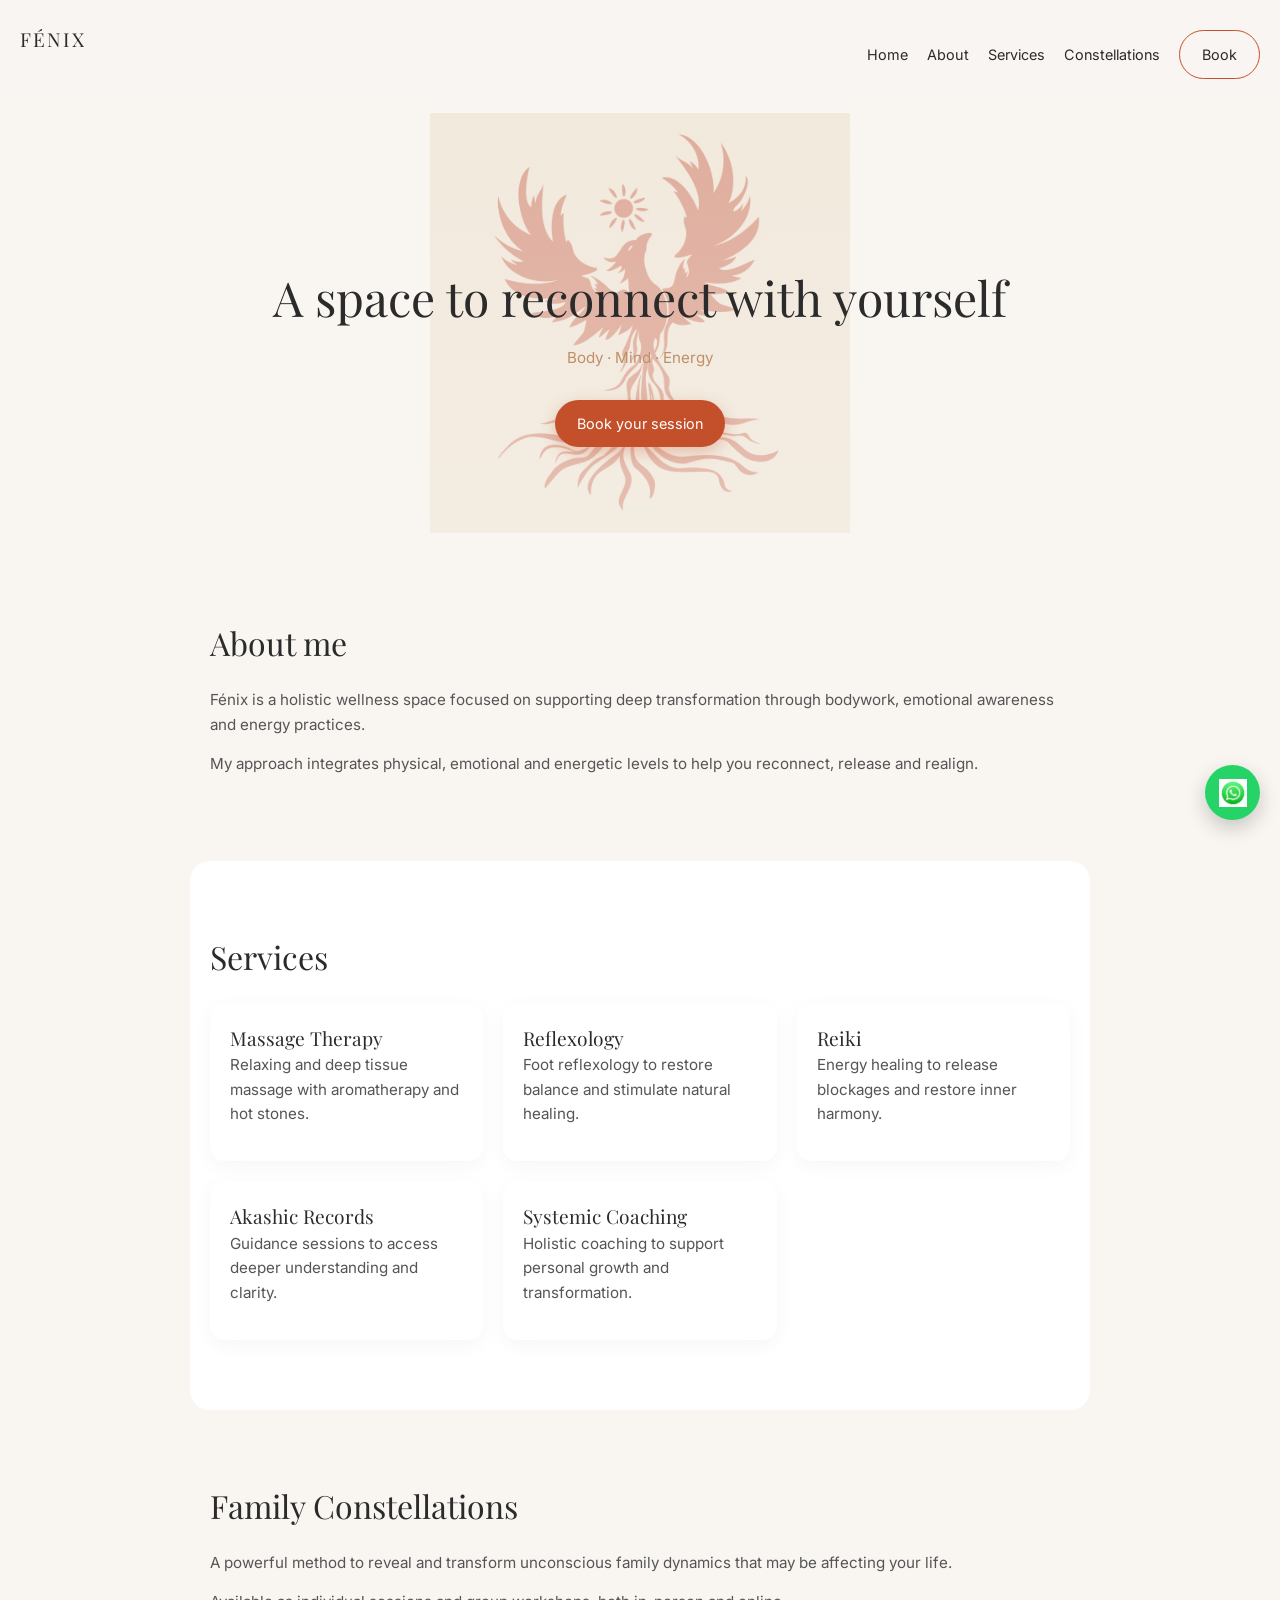
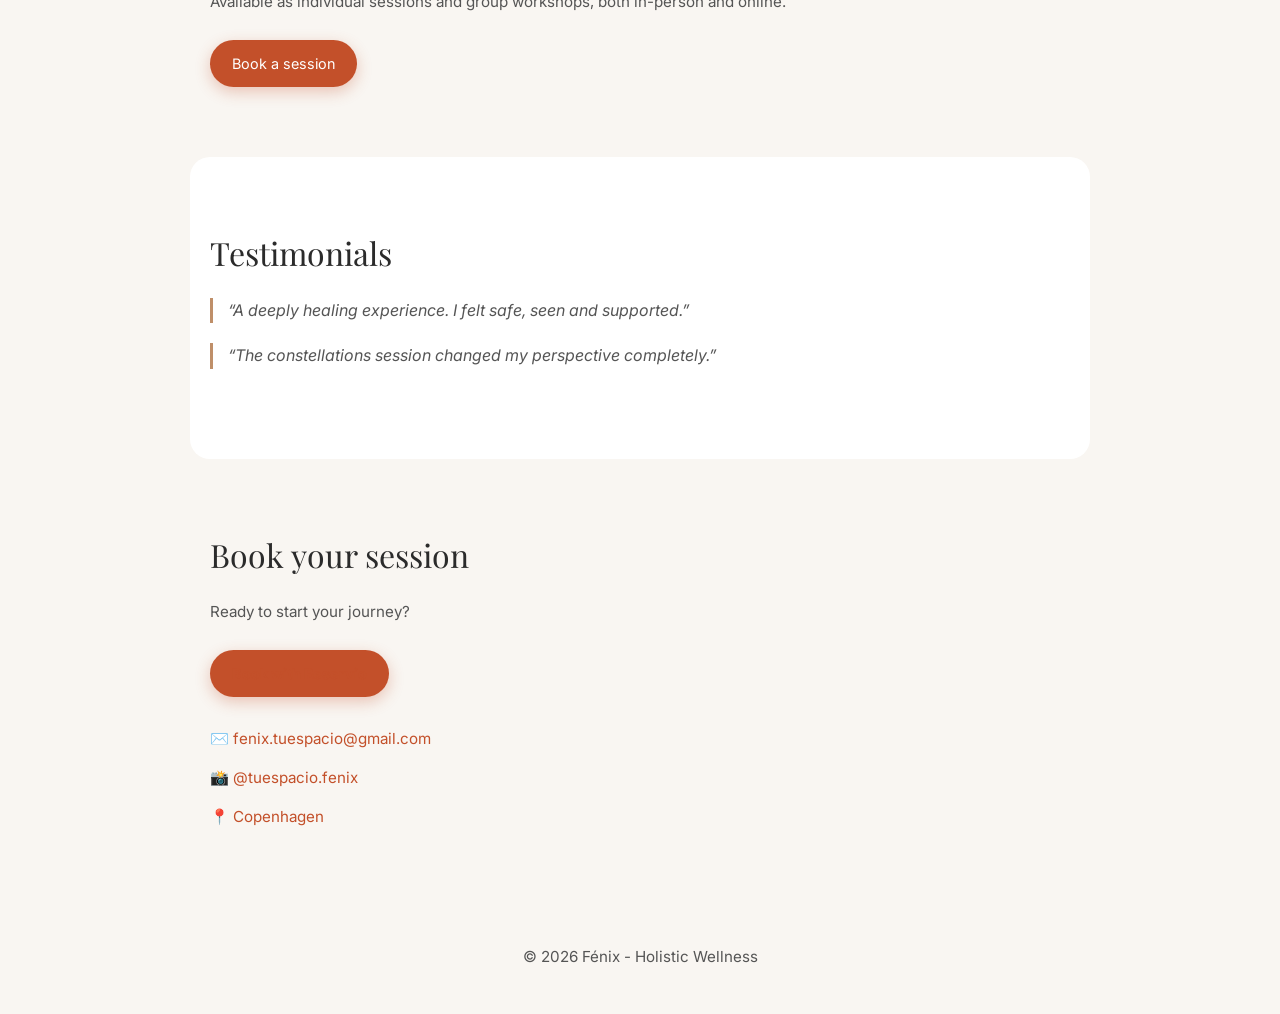
==== index.html @ fe7a95a6 "primer commit" ====
<!DOCTYPE html>
<html lang="en">
<head>
    <meta charset="UTF-8">
    <meta name="viewport" content="width=device-width, initial-scale=1.0">
    <title>Fénix | Holistic Wellness</title>

    <meta name="description" content="Holistic wellness space in Copenhagen. Body, mind and energy. Massage, Reiki, constellations and more.">

    <!-- Tipografía simple y elegante -->
    <link href="https://fonts.googleapis.com/css2?family=Inter:wght@300;400;500&family=Playfair+Display&display=swap" rel="stylesheet">

    <!-- CSS -->
    <link rel="stylesheet" href="estilos.css">
</head>

<body>

<!-- NAV -->
<nav class="nav">
    <h2>FÉNIX</h2>
    <div>
        <a href="#home">Home</a>
        <a href="#about">About</a>
        <a href="#services">Services</a>
        <a href="#constellations">Constellations</a>
        <a href="#contact" class="btn">Book</a>
    </div>
</nav>

<!-- HERO -->
<section id="home" class="hero">
    <h1>A space to reconnect with yourself</h1>
    <p>Body · Mind · Energy</p>
    <a href="#contact" class="btn-primary">Book your session</a>
</section>

<!-- ABOUT -->
<section id="about" class="section">
    <h2>About me</h2>
    <p>
        Fénix is a holistic wellness space focused on supporting deep transformation 
        through bodywork, emotional awareness and energy practices.
    </p>
    <p>
        My approach integrates physical, emotional and energetic levels to help you reconnect, release and realign.
    </p>
</section>

<!-- SERVICES -->
<section id="services" class="section light">
    <h2>Services</h2>

    <div class="grid">
        <div class="card">
            <h3>Massage Therapy</h3>
            <p>Relaxing and deep tissue massage with aromatherapy and hot stones.</p>
        </div>

        <div class="card">
            <h3>Reflexology</h3>
            <p>Foot reflexology to restore balance and stimulate natural healing.</p>
        </div>

        <div class="card">
            <h3>Reiki</h3>
            <p>Energy healing to release blockages and restore inner harmony.</p>
        </div>

        <div class="card">
            <h3>Akashic Records</h3>
            <p>Guidance sessions to access deeper understanding and clarity.</p>
        </div>

        <div class="card">
            <h3>Systemic Coaching</h3>
            <p>Holistic coaching to support personal growth and transformation.</p>
        </div>
    </div>
</section>

<!-- CONSTELLATIONS -->
<section id="constellations" class="section">
    <h2>Family Constellations</h2>

    <p>
        A powerful method to reveal and transform unconscious family dynamics 
        that may be affecting your life.
    </p>

    <p>
        Available as individual sessions and group workshops, both in-person and online.
    </p>

    <a href="#contact" class="btn-primary">Book a session</a>
</section>

<!-- TESTIMONIALS -->
<section class="section light">
    <h2>Testimonials</h2>

    <blockquote>
        “A deeply healing experience. I felt safe, seen and supported.”
    </blockquote>

    <blockquote>
        “The constellations session changed my perspective completely.”
    </blockquote>
</section>

<!-- CONTACT -->
<section id="contact" class="section">
    <h2>Book your session</h2>

    <p>Ready to start your journey?</p>

    <!-- BOTÓN RESERVA -->
    <a href="#" class="btn-primary"><strong>Book with Reservio</strong></a>

    <div style="margin-top: 30px;">
        
        <!-- EMAIL -->
        <p>
            ✉️ 
            <a href="mailto:fenix.tuespacio@gmail.com">
                fenix.tuespacio@gmail.com
            </a>
        </p>

        <!-- INSTAGRAM -->
        <p>
            📸 
            <a href="https://instagram.com/tuespacio.fenix" target="_blank">
                @tuespacio.fenix
            </a>
        </p>

        <!-- UBICACIÓN -->
        <p>
            📍 
            <a href="https://www.google.com/maps/place/Copenhagen" target="_blank">
                Copenhagen
            </a>
        </p>

    </div>
</section>

<a href="https://wa.me/+4591424206?text=Hi!%20I%20would%20like%20to%20book%20a%20session" 
   class="whatsapp-btn" 
   target="_blank">
   <img src="whatsapp-icon.png" alt="WhatsApp" />
</a>

<!-- FOOTER -->
<footer>
    <p>© 2026 Fénix - Holistic Wellness</p>
</footer>



</body>
</html>
---- estilos.css ----
/* paleta de colores */

/* naranja fenix : #c3502a  */

/* color tierra : #bf8f69 */

/* color beige : #e6d6c2  */




/* header------------------------------------------------- */
/* RESET */
* {
    margin: 0;
    padding: 0;
    box-sizing: border-box;
}

/* VARIABLES */
:root {
    --primary: #c3502a;
    --secondary: #bf8f69;
    --bg: #f9f6f2;
    --beige: #e6d6c2;
    --text: #2b2b2b;
    --white: #ffffff;
}

/* BASE */
body {
    font-family: 'Inter', sans-serif;
    color: var(--text);
    background-color: var(--bg);
    line-height: 1.6;
}

/* TIPOGRAFÍA */
h1, h2, h3 {
    font-family: 'Playfair Display', serif;
    font-weight: 400;
}

h1 {
    font-size: 2.4rem;
    margin-bottom: 10px;
}

h2 {
    font-size: 2rem;
    margin-bottom: 20px;
}

h3 {
    font-size: 1.2rem;
}

p {
    font-size: 0.95rem;
    color: #555;
    margin-bottom: 15px;
}

/* NAV */
.nav {
    display: flex;
    justify-content: space-between;
    align-items: center;
    padding: 20px;

    position: sticky;
    top: 0;
    background: rgba(249, 246, 242, 0.9);
    backdrop-filter: blur(8px);
    z-index: 100;
}

.nav h2 {
    letter-spacing: 2px;
    font-size: 1.2rem;
}

.nav a {
    margin-left: 15px;
    text-decoration: none;
    color: var(--text);
    font-size: 0.9rem;
}

.nav a:hover {
    color: var(--primary);
}

/* HERO CON LOGO */
.hero {
    text-align: center;
    padding: 120px 20px 80px;

    background:
        linear-gradient(
            rgba(249, 246, 242, 0.6),
            rgba(249, 246, 242, 0.7)
        ),
        url('./logo.png.jpeg');

    background-repeat: no-repeat;
    background-position: center;
    background-size: 340px;

    border-bottom-left-radius: 40px;
    border-bottom-right-radius: 40px;

    animation: fadeIn 1.2s ease;
}

.hero p {
    color: var(--secondary);
    margin-bottom: 20px;
}

/* SECCIONES */
.section {
    padding: 70px 20px;
    max-width: 900px;
    margin: auto;

    opacity: 0;
    transform: translateY(20px);
    animation: fadeUp 1s ease forwards;
}

.section:nth-of-type(1) { animation-delay: 0.2s; }
.section:nth-of-type(2) { animation-delay: 0.4s; }
.section:nth-of-type(3) { animation-delay: 0.6s; }

.section.light {
    background-color: var(--white);
    border-radius: 20px;
}

/* GRID */
.grid {
    display: grid;
    grid-template-columns: 1fr;
    gap: 20px;
}

/* CARDS */
.card {
    background: var(--white);
    padding: 20px;
    border-radius: 14px;
    transition: all 0.3s ease;
    box-shadow: 0 5px 20px rgba(0,0,0,0.04);
}

.card:hover {
    transform: translateY(-6px);
}

/* BOTONES */
.btn,
.btn-primary {
    display: inline-block;
    padding: 12px 22px;
    margin-top: 10px;
    text-decoration: none;
    border-radius: 30px;
    font-size: 0.9rem;
    transition: all 0.3s ease;
}

.btn {
    border: 1px solid var(--primary);
    color: var(--primary);
}

.btn:hover {
    background: var(--primary);
    color: white;
}

.btn-primary {
    background: var(--primary);
    color: white;
    box-shadow: 0 5px 15px rgba(195, 80, 42, 0.3);
}

.btn-primary:hover {
    background: #a84322;
    transform: translateY(-2px);
}

/* BOTÓN FLOTANTE */
.floating-btn {
    position: fixed;
    bottom: 20px;
    right: 20px;
    background: var(--primary);
    color: white;
    padding: 14px 18px;
    border-radius: 30px;
    text-decoration: none;
    font-size: 0.85rem;
    box-shadow: 0 10px 25px rgba(0,0,0,0.2);
    z-index: 999;
}

/* TESTIMONIOS */
blockquote {
    font-style: italic;
    margin-bottom: 20px;
    border-left: 3px solid var(--secondary);
    padding-left: 15px;
    color: #555;
}

/* FOOTER */
footer {
    text-align: center;
    padding: 30px;
    font-size: 0.8rem;
    color: #777;
}

/* ANIMACIONES */
@keyframes fadeIn {
    from { opacity: 0; }
    to { opacity: 1; }
}

@keyframes fadeUp {
    to {
        opacity: 1;
        transform: translateY(0);
    }
}

/* TABLET */
@media (min-width: 768px) {
    .grid {
        grid-template-columns: repeat(2, 1fr);
    }

    h1 {
        font-size: 3rem;
    }
}

/* DESKTOP */
@media (min-width: 1024px) {
    .grid {
        grid-template-columns: repeat(3, 1fr);
    }

    .hero {
        padding: 160px 20px 100px;
        background-size: 420px;
    }
}
#contact a {
    color: var(--primary);
    text-decoration: none;
}

#contact a:hover {
    text-decoration: underline;
}

/* BOTÓN WHATSAPP CON ICONO */
.whatsapp-btn {
    position: fixed;
    bottom: 80px; /* ajustá según tu botón de reserva */
    right: 20px;

    background: #25D366;
    border-radius: 50%;
    width: 55px;
    height: 55px;

    display: flex;
    align-items: center;
    justify-content: center;

    box-shadow: 0 8px 20px rgba(0,0,0,0.2);
    z-index: 999;

    transition: all 0.3s ease;
}

.whatsapp-btn img {
    width: 28px; /* tamaño del icono dentro del botón */
    height: 28px;
}

.whatsapp-btn:hover {
    transform: scale(1.1);
}
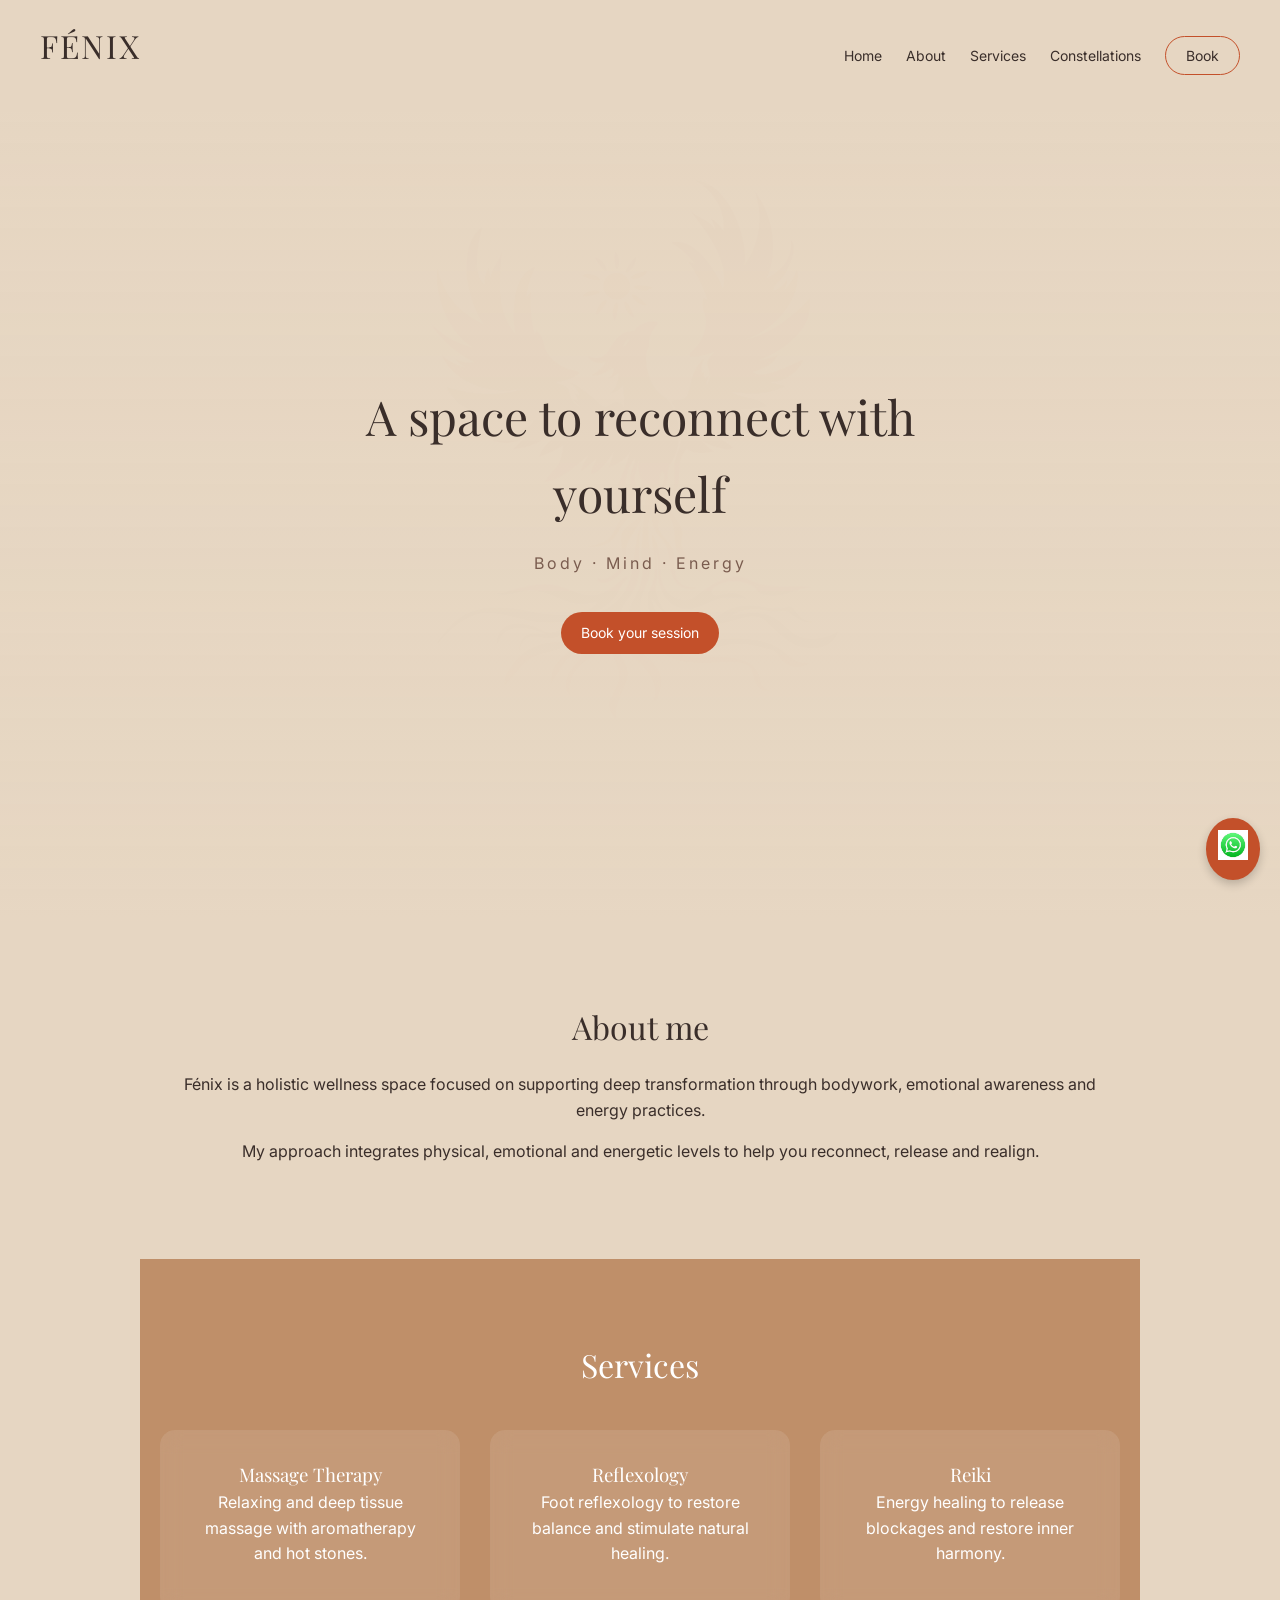
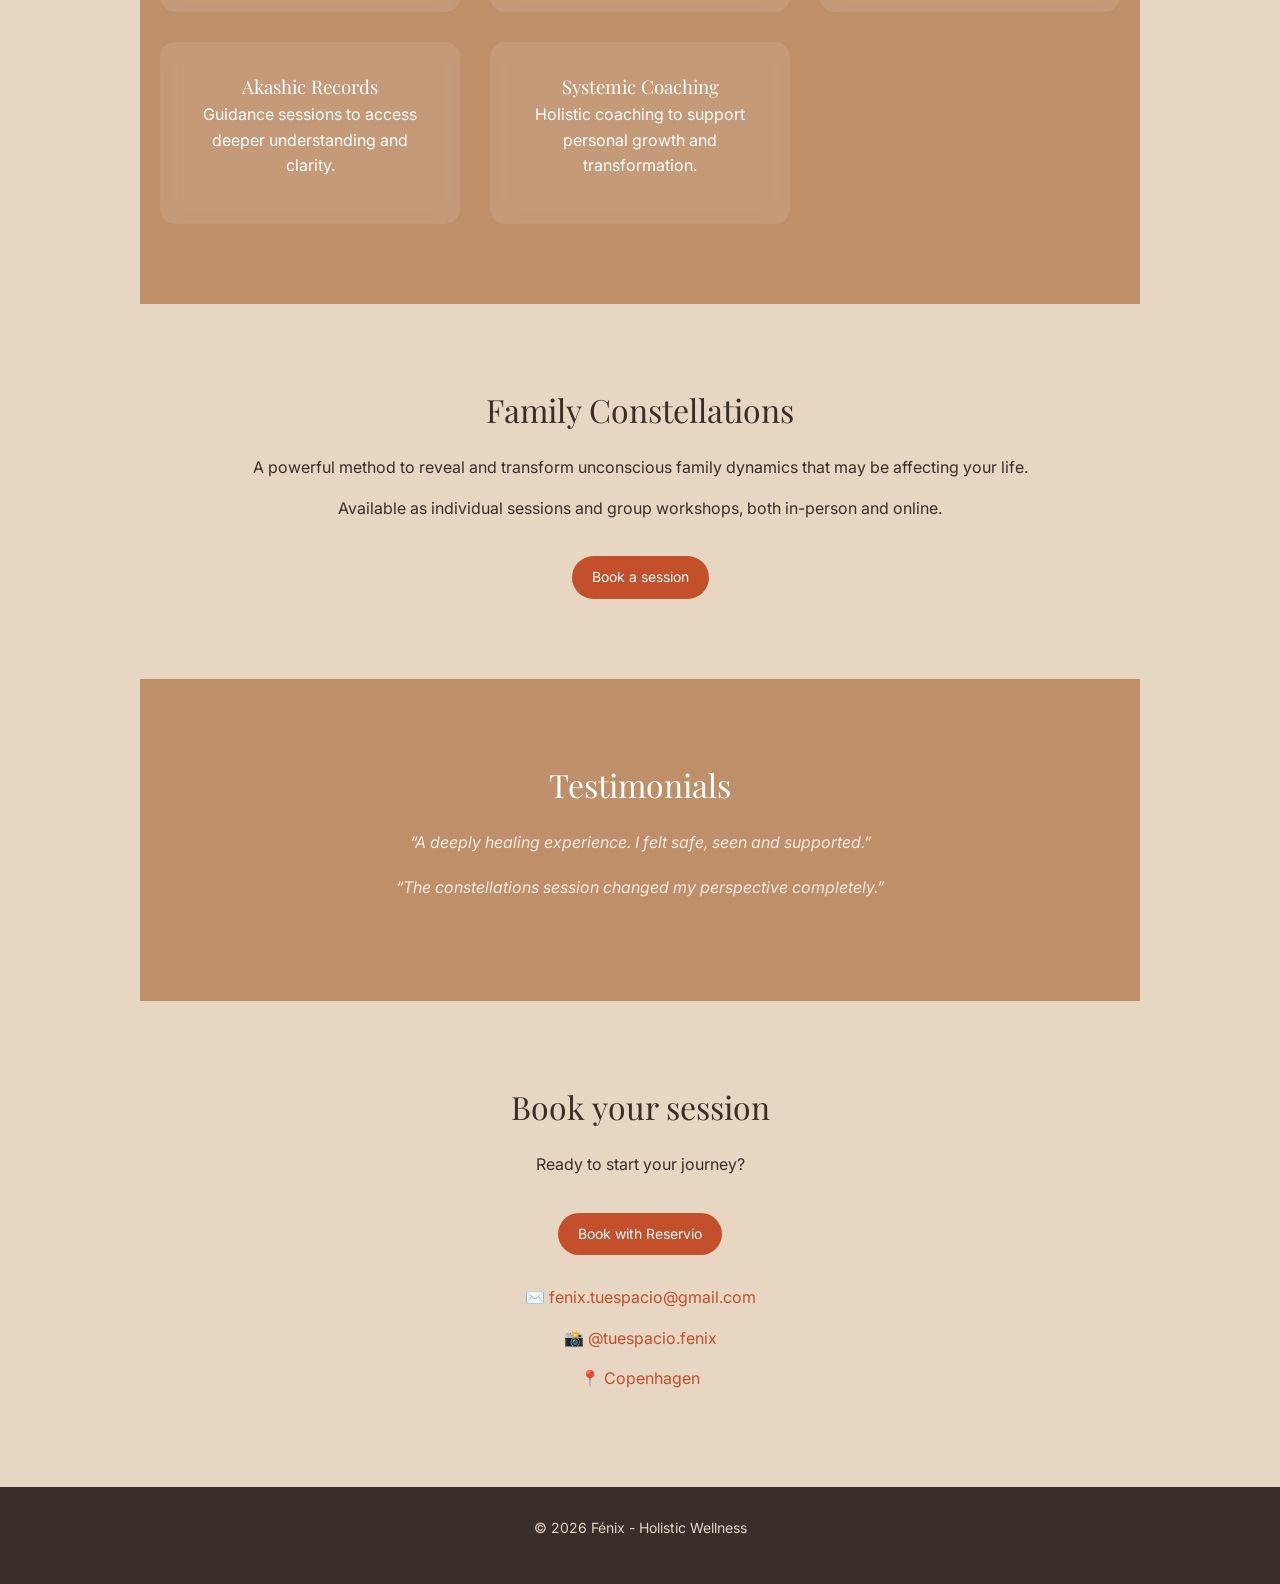
==== commit 14169ec7: "cambios" ====
--- a/index.html
+++ b/index.html
@@ -6,7 +6,7 @@
     <title>Fénix | Holistic Wellness</title>
 
     <meta name="description" content="Holistic wellness space in Copenhagen. Body, mind and energy. Massage, Reiki, constellations and more.">
-
+    <meta name="keywords" content="massage Copenhagen, Reiki Copenhagen, holistic therapy Copenhagen">
     <!-- Tipografía simple y elegante -->
     <link href="https://fonts.googleapis.com/css2?family=Inter:wght@300;400;500&family=Playfair+Display&display=swap" rel="stylesheet">
 
@@ -115,7 +115,7 @@
     <p>Ready to start your journey?</p>
 
     <!-- BOTÓN RESERVA -->
-    <a href="#" class="btn-primary"><strong>Book with Reservio</strong></a>
+    <a href="#" class="btn-primary">Book with Reservio</a>
 
     <div style="margin-top: 30px;">
         
--- a/estilos.css
+++ b/estilos.css
@@ -12,6 +12,7 @@
 
 
 /* header------------------------------------------------- */
+/* RESET */
 /* RESET */
 * {
     margin: 0;
@@ -19,21 +20,12 @@
     box-sizing: border-box;
 }
 
-/* VARIABLES */
-:root {
-    --primary: #c3502a;
-    --secondary: #bf8f69;
-    --bg: #f9f6f2;
-    --beige: #e6d6c2;
-    --text: #2b2b2b;
-    --white: #ffffff;
-}
-
-/* BASE */
+
+
 body {
     font-family: 'Inter', sans-serif;
-    color: var(--text);
-    background-color: var(--bg);
+    background-color: #e6d6c2;
+    color: #3a2e2a;
     line-height: 1.6;
 }
 
@@ -41,26 +33,6 @@
 h1, h2, h3 {
     font-family: 'Playfair Display', serif;
     font-weight: 400;
-}
-
-h1 {
-    font-size: 2.4rem;
-    margin-bottom: 10px;
-}
-
-h2 {
-    font-size: 2rem;
-    margin-bottom: 20px;
-}
-
-h3 {
-    font-size: 1.2rem;
-}
-
-p {
-    font-size: 0.95rem;
-    color: #555;
-    margin-bottom: 15px;
 }
 
 /* NAV */
@@ -68,233 +40,217 @@
     display: flex;
     justify-content: space-between;
     align-items: center;
-    padding: 20px;
-
+    padding: 20px 40px;
+    background: rgba(230, 214, 194, 0.95);
     position: sticky;
     top: 0;
-    background: rgba(249, 246, 242, 0.9);
-    backdrop-filter: blur(8px);
     z-index: 100;
 }
 
 .nav h2 {
     letter-spacing: 2px;
-    font-size: 1.2rem;
 }
 
 .nav a {
-    margin-left: 15px;
+    margin-left: 20px;
     text-decoration: none;
-    color: var(--text);
-    font-size: 0.9rem;
+    color: #3a2e2a;
+    font-size: 14px;
+    transition: 0.3s;
 }
 
 .nav a:hover {
-    color: var(--primary);
-}
-
-/* HERO CON LOGO */
+    color: #c3502a;
+}
+
+/* BOTONES */
+.btn, .btn-primary {
+    padding: 10px 20px;
+    border-radius: 30px;
+    text-decoration: none;
+    font-size: 14px;
+}
+
+.btn {
+    border: 1px solid #c3502a;
+}
+
+.btn-primary {
+    background: #c3502a;
+    color: white;
+    display: inline-block;
+    margin-top: 20px;
+    transition: 0.3s;
+}
+
+.btn-primary:hover {
+    background: #a84322;
+}
+
+/* HERO */
 .hero {
+    height: 90vh;
+    display: flex;
+    flex-direction: column;
+    justify-content: center;
+    align-items: center;
+
     text-align: center;
-    padding: 120px 20px 80px;
-
-    background:
-        linear-gradient(
-            rgba(249, 246, 242, 0.6),
-            rgba(249, 246, 242, 0.7)
-        ),
-        url('./logo.png.jpeg');
-
-    background-repeat: no-repeat;
+    padding: 20px;
+
+    background: linear-gradient(
+        rgba(230, 214, 194, 0.8),
+        rgba(230, 214, 194, 0.95)
+    ),
+    url('tu-imagen.jpg'); /* opcional */
+
+    background-size: cover;
     background-position: center;
-    background-size: 340px;
-
-    border-bottom-left-radius: 40px;
-    border-bottom-right-radius: 40px;
-
-    animation: fadeIn 1.2s ease;
+}
+
+.hero h1 {
+    font-size: 48px;
+    max-width: 700px;
+    margin-bottom: 20px;
 }
 
 .hero p {
-    color: var(--secondary);
-    margin-bottom: 20px;
+    letter-spacing: 3px;
+    color: #7a5c4f;
 }
 
 /* SECCIONES */
 .section {
-    padding: 70px 20px;
-    max-width: 900px;
+    padding: 80px 20px;
+    max-width: 1000px;
     margin: auto;
-
-    opacity: 0;
-    transform: translateY(20px);
-    animation: fadeUp 1s ease forwards;
-}
-
-.section:nth-of-type(1) { animation-delay: 0.2s; }
-.section:nth-of-type(2) { animation-delay: 0.4s; }
-.section:nth-of-type(3) { animation-delay: 0.6s; }
+    text-align: center;
+}
 
 .section.light {
-    background-color: var(--white);
-    border-radius: 20px;
-}
-
-/* GRID */
+    background: #bf8f69;
+    color: white;
+}
+
+/* GRID SERVICIOS */
 .grid {
     display: grid;
-    grid-template-columns: 1fr;
-    gap: 20px;
-}
-
-/* CARDS */
+    grid-template-columns: repeat(auto-fit, minmax(250px, 1fr));
+    gap: 30px;
+    margin-top: 40px;
+}
+
 .card {
-    background: var(--white);
-    padding: 20px;
-    border-radius: 14px;
-    transition: all 0.3s ease;
-    box-shadow: 0 5px 20px rgba(0,0,0,0.04);
+    padding: 30px;
+    background: white;
+    border-radius: 15px;
+    transition: 0.3s;
 }
 
 .card:hover {
-    transform: translateY(-6px);
-}
-
-/* BOTONES */
-.btn,
-.btn-primary {
-    display: inline-block;
-    padding: 12px 22px;
-    margin-top: 10px;
+    transform: translateY(-5px);
+}
+
+.light .card {
+    background: rgba(255,255,255,0.1);
+    backdrop-filter: blur(10px);
+}
+
+/* TEXTOS */
+h2 {
+    margin-bottom: 20px;
+    font-size: 32px;
+}
+
+p {
+    margin-bottom: 15px;
+}
+
+/* TESTIMONIOS */
+blockquote {
+    font-style: italic;
+    margin: 20px auto;
+    max-width: 600px;
+    opacity: 0.8;
+}
+
+/* CONTACT */
+#contact a {
+    color: #c3502a;
     text-decoration: none;
-    border-radius: 30px;
-    font-size: 0.9rem;
-    transition: all 0.3s ease;
-}
-
-.btn {
-    border: 1px solid var(--primary);
-    color: var(--primary);
-}
-
-.btn:hover {
-    background: var(--primary);
-    color: white;
-}
-
-.btn-primary {
-    background: var(--primary);
-    color: white;
-    box-shadow: 0 5px 15px rgba(195, 80, 42, 0.3);
-}
-
-.btn-primary:hover {
-    background: #a84322;
-    transform: translateY(-2px);
-}
-
-/* BOTÓN FLOTANTE */
-.floating-btn {
+}
+
+/* WHATSAPP FLOAT */
+.whatsapp-btn {
     position: fixed;
     bottom: 20px;
     right: 20px;
-    background: var(--primary);
-    color: white;
-    padding: 14px 18px;
-    border-radius: 30px;
-    text-decoration: none;
-    font-size: 0.85rem;
-    box-shadow: 0 10px 25px rgba(0,0,0,0.2);
-    z-index: 999;
-}
-
-/* TESTIMONIOS */
-blockquote {
-    font-style: italic;
-    margin-bottom: 20px;
-    border-left: 3px solid var(--secondary);
-    padding-left: 15px;
-    color: #555;
+    background: #c3502a;
+    padding: 12px;
+    border-radius: 50%;
+    box-shadow: 0 4px 10px rgba(0,0,0,0.2);
+}
+
+.whatsapp-btn img {
+    width: 30px;
 }
 
 /* FOOTER */
 footer {
     text-align: center;
     padding: 30px;
-    font-size: 0.8rem;
-    color: #777;
-}
-
-/* ANIMACIONES */
-@keyframes fadeIn {
-    from { opacity: 0; }
-    to { opacity: 1; }
-}
-
-@keyframes fadeUp {
-    to {
-        opacity: 1;
-        transform: translateY(0);
+    font-size: 14px;
+    background: #3a2e2a;
+    color: #e6d6c2;
+}
+
+/* RESPONSIVE */
+@media (max-width: 768px) {
+
+    .hero h1 {
+        font-size: 32px;
     }
-}
-
-/* TABLET */
-@media (min-width: 768px) {
-    .grid {
-        grid-template-columns: repeat(2, 1fr);
+
+    .nav {
+        flex-direction: column;
     }
 
-    h1 {
-        font-size: 3rem;
+    .nav div {
+        margin-top: 10px;
     }
 }
-
-/* DESKTOP */
-@media (min-width: 1024px) {
-    .grid {
-        grid-template-columns: repeat(3, 1fr);
-    }
-
-    .hero {
-        padding: 160px 20px 100px;
-        background-size: 420px;
-    }
-}
-#contact a {
-    color: var(--primary);
-    text-decoration: none;
-}
-
-#contact a:hover {
-    text-decoration: underline;
-}
-
-/* BOTÓN WHATSAPP CON ICONO */
-.whatsapp-btn {
+body {
+    font-family: 'Inter', sans-serif;
+    color: #3a2e2a;
+    line-height: 1.6;
+    position: relative;
+    background-color: #e6d6c2;
+}
+
+/* FONDO FÉNIX SUAVE */
+body::before {
+    content: "";
     position: fixed;
-    bottom: 80px; /* ajustá según tu botón de reserva */
-    right: 20px;
-
-    background: #25D366;
-    border-radius: 50%;
-    width: 55px;
-    height: 55px;
-
-    display: flex;
-    align-items: center;
-    justify-content: center;
-
-    box-shadow: 0 8px 20px rgba(0,0,0,0.2);
-    z-index: 999;
-
-    transition: all 0.3s ease;
-}
-
-.whatsapp-btn img {
-    width: 28px; /* tamaño del icono dentro del botón */
-    height: 28px;
-}
-
-.whatsapp-btn:hover {
-    transform: scale(1.1);
-}+    top: 0;
+    left: 0;
+    width: 100%;
+    height: 100%;
+    opacity: 0.04;
+
+    background: url('./logo.png.jpeg') no-repeat center;
+    background-size: 600px;
+
+    opacity: 0.06; /* 🔥 clave */
+    pointer-events: none;
+    z-index: -1;
+    
+}
+
+.btn-primary {
+    background: #c3502a !important;
+    color: #ffffff !important;
+}
+
+.btn-primary * {
+    color: #ffffff !important;
+}
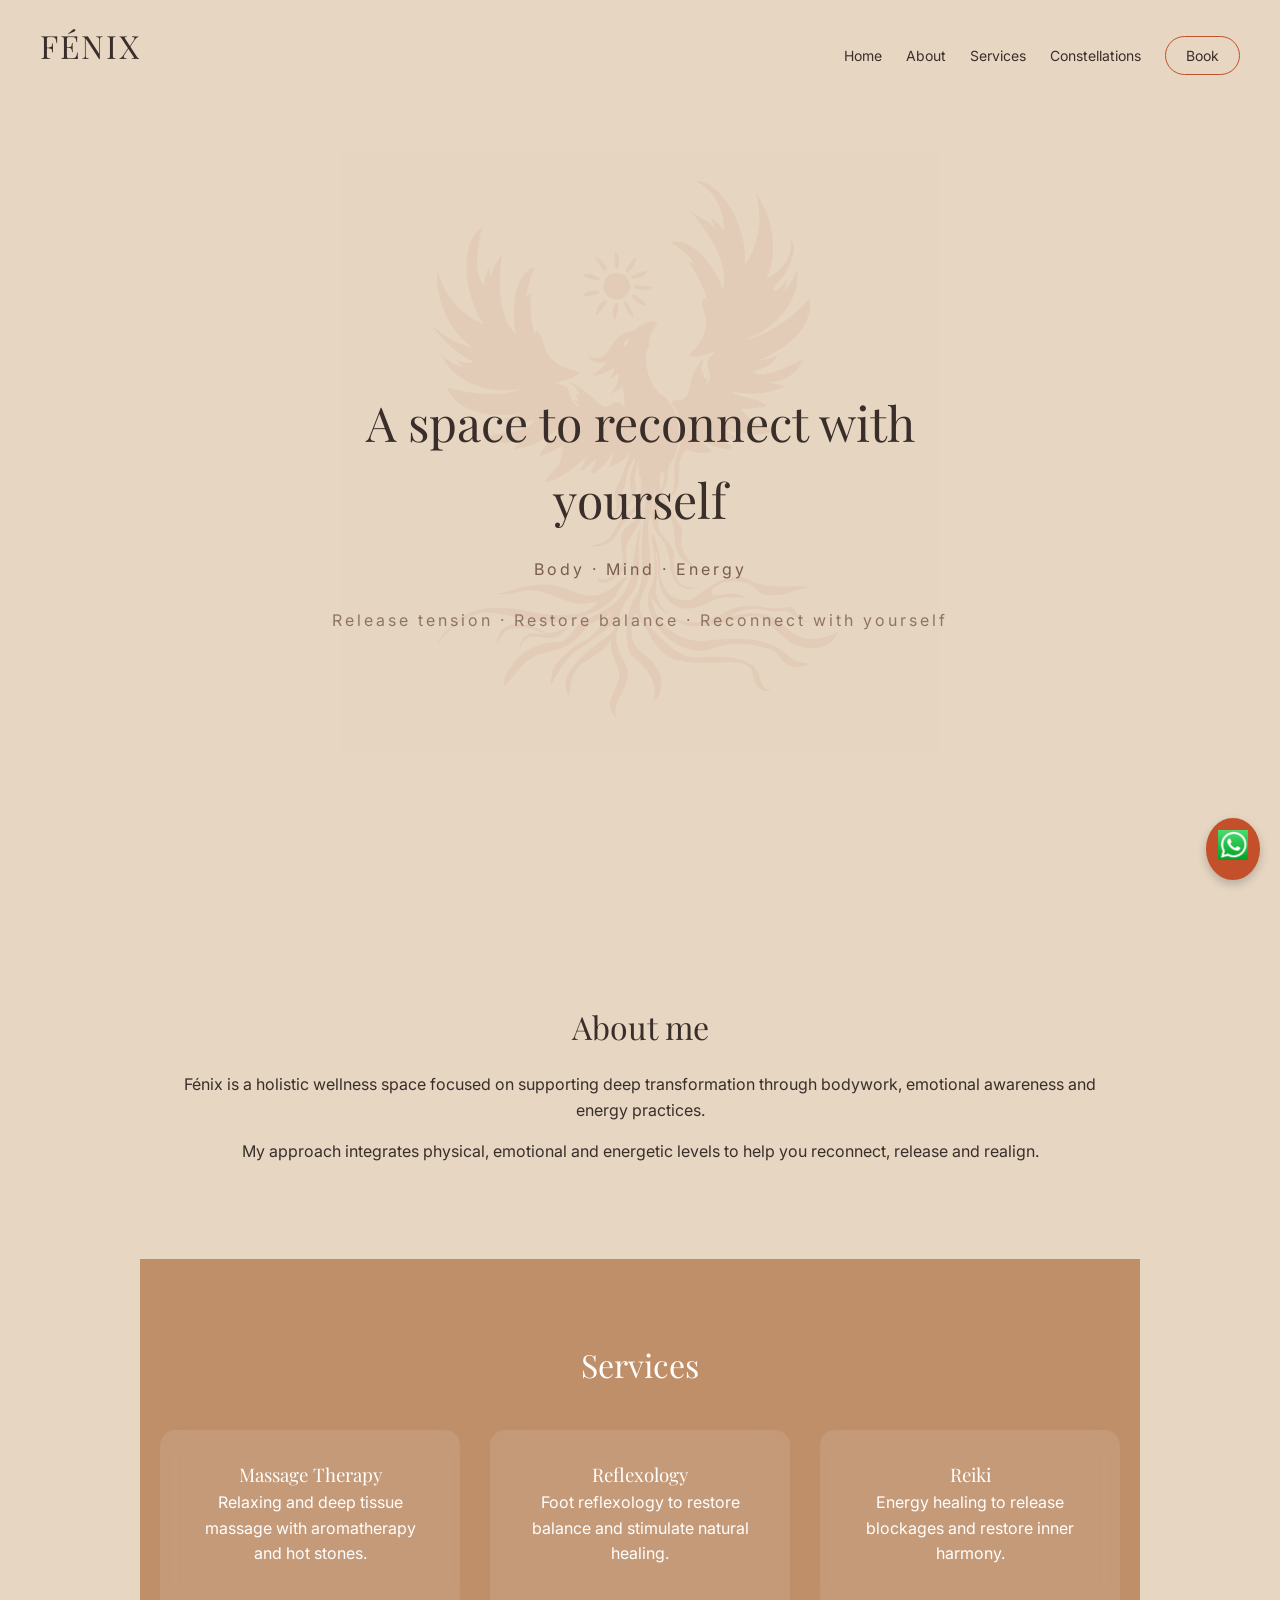
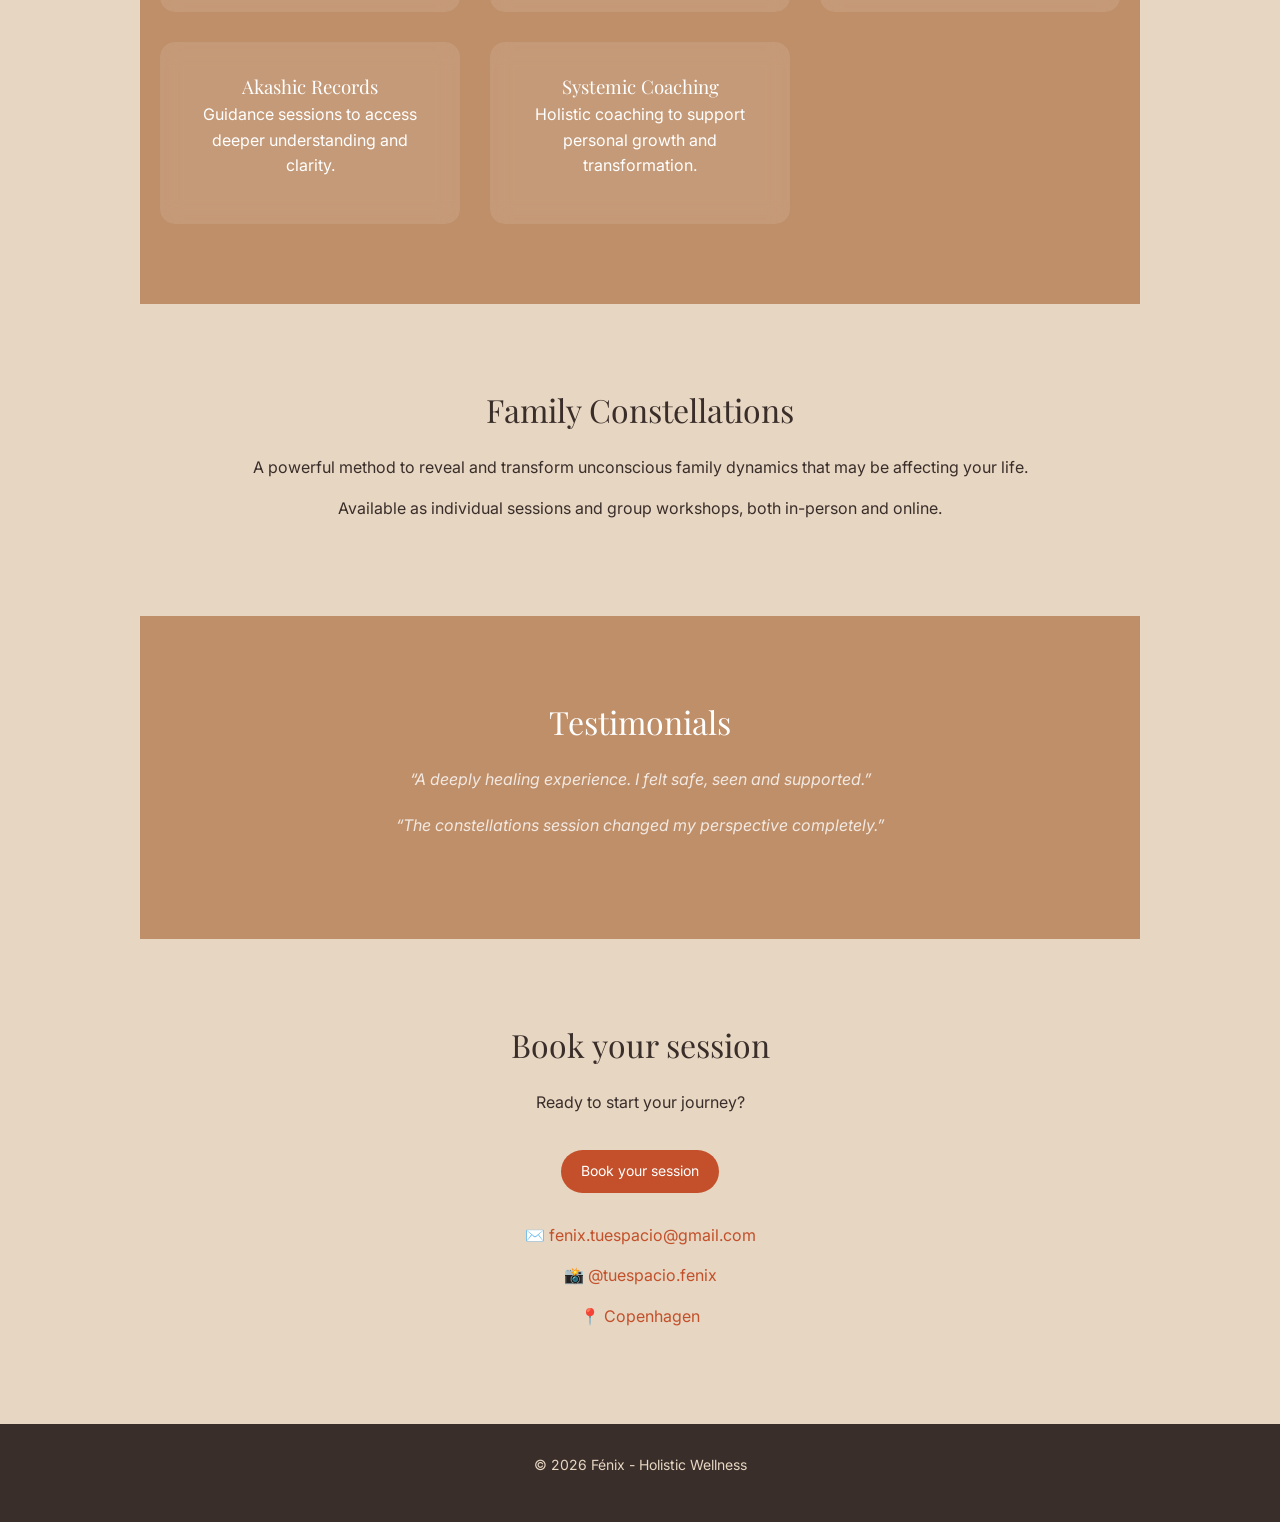
==== commit facbae8d: "formulario disfuncional agregado" ====
--- a/index.html
+++ b/index.html
@@ -11,7 +11,7 @@
     <link href="https://fonts.googleapis.com/css2?family=Inter:wght@300;400;500&family=Playfair+Display&display=swap" rel="stylesheet">
 
     <!-- CSS -->
-    <link rel="stylesheet" href="estilos.css">
+    <link rel="stylesheet" href="./estilosCss/estilos.css">
 </head>
 
 <body>
@@ -32,7 +32,13 @@
 <section id="home" class="hero">
     <h1>A space to reconnect with yourself</h1>
     <p>Body · Mind · Energy</p>
-    <a href="#contact" class="btn-primary">Book your session</a>
+
+    <p class="hero-sub">
+        Release tension · Restore balance · Reconnect with yourself
+    </p>
+
+</section>
+    
 </section>
 
 <!-- ABOUT -->
@@ -92,7 +98,7 @@
         Available as individual sessions and group workshops, both in-person and online.
     </p>
 
-    <a href="#contact" class="btn-primary">Book a session</a>
+    
 </section>
 
 <!-- TESTIMONIALS -->
@@ -115,7 +121,7 @@
     <p>Ready to start your journey?</p>
 
     <!-- BOTÓN RESERVA -->
-    <a href="#" class="btn-primary">Book with Reservio</a>
+    <a href="./pages/servicios.html" class="btn-primary">Book your session</a>
 
     <div style="margin-top: 30px;">
         
@@ -149,7 +155,7 @@
 <a href="https://wa.me/+4591424206?text=Hi!%20I%20would%20like%20to%20book%20a%20session" 
    class="whatsapp-btn" 
    target="_blank">
-   <img src="whatsapp-icon.png" alt="WhatsApp" />
+   <img src="./images/whatsapp-icon.jpg" alt="WhatsApp" />
 </a>
 
 <!-- FOOTER -->
--- a/estilosCss/estilos.css
+++ b/estilosCss/estilos.css
@@ -0,0 +1,328 @@
+
+
+/* paleta de colores */
+
+/* naranja fenix : #c3502a  */
+
+/* color tierra : #bf8f69 */
+
+/* color beige : #e6d6c2  */
+
+
+
+
+/* header------------------------------------------------- */
+/* RESET */
+/* RESET */
+/* =========================
+   RESET
+========================= */
+* {
+    margin: 0;
+    padding: 0;
+    box-sizing: border-box;
+}
+
+/* =========================
+   BASE
+========================= */
+body {
+    font-family: 'Inter', sans-serif;
+    background-color: #e6d6c2;
+    color: #3a2e2a;
+    line-height: 1.6;
+    position: relative;
+}
+
+/* FONDO FÉNIX SUAVE */
+body::before {
+    content: "";
+    position: fixed;
+    top: 0;
+    left: 0;
+    width: 100%;
+    height: 100%;
+
+    background: url('../images/logo.png.jpeg') no-repeat center;
+    background-size: 600px;
+
+    opacity: 0.06;
+    pointer-events: none;
+    z-index: -1;
+}
+
+/* =========================
+   TIPOGRAFÍA
+========================= */
+h1, h2, h3 {
+    font-family: 'Playfair Display', serif;
+    font-weight: 400;
+}
+
+h2 {
+    margin-bottom: 20px;
+    font-size: 32px;
+}
+
+p {
+    margin-bottom: 15px;
+}
+
+/* =========================
+   NAV
+========================= */
+.nav {
+    display: flex;
+    justify-content: space-between;
+    align-items: center;
+    padding: 20px 40px;
+
+    background: rgba(230, 214, 194, 0.95);
+    position: sticky;
+    top: 0;
+    z-index: 100;
+}
+
+.nav h2 {
+    letter-spacing: 2px;
+}
+
+.nav a {
+    margin-left: 20px;
+    text-decoration: none;
+    color: #3a2e2a;
+    font-size: 14px;
+    transition: 0.3s;
+}
+
+.nav a:hover {
+    color: #c3502a;
+}
+
+/* =========================
+   BOTONES
+========================= */
+.btn, .btn-primary {
+    padding: 10px 20px;
+    border-radius: 30px;
+    text-decoration: none;
+    font-size: 14px;
+}
+
+.btn {
+    border: 1px solid #c3502a;
+    color: #ffffff;
+}
+
+.btn-primary {
+    background: #c3502a;
+    color: #ffffff;
+    display: inline-block;
+    margin-top: 20px;
+    transition: 0.3s;
+}
+
+.btn-primary:hover {
+    background: #a84322;
+}
+
+/* =========================
+   HERO (ARREGLADO)
+========================= */
+.hero {
+    height: 90vh;
+    display: flex;
+    flex-direction: column;
+    justify-content: center;
+    align-items: center;
+
+    text-align: center;
+    padding: 20px;
+
+    /* 🔥 CLAVE: ahora transparente */
+    background: transparent;
+}
+
+.hero h1 {
+    font-size: 48px;
+    max-width: 700px;
+    margin-bottom: 20px;
+}
+
+.hero p {
+    letter-spacing: 3px;
+    color: #7a5c4f;
+}
+
+.hero-sub {
+    margin-top: 10px;
+    font-size: 16px;
+    opacity: 0.8;
+}
+
+.hero-btn {
+    margin-top: 30px;
+}
+
+/* =========================
+   SECCIONES
+========================= */
+.section {
+    padding: 80px 20px;
+    max-width: 1000px;
+    margin: auto;
+    text-align: center;
+}
+
+.section.light {
+    background: #bf8f69;
+    color: white;
+}
+
+/* =========================
+   SERVICIOS
+========================= */
+.grid {
+    display: grid;
+    grid-template-columns: repeat(auto-fit, minmax(250px, 1fr));
+    gap: 30px;
+    margin-top: 40px;
+}
+
+.card {
+    padding: 30px;
+    background: white;
+    border-radius: 15px;
+    transition: 0.3s;
+}
+
+.card:hover {
+    transform: translateY(-5px);
+}
+
+.light .card {
+    background: rgba(255,255,255,0.1);
+    backdrop-filter: blur(10px);
+}
+
+/* =========================
+   TESTIMONIOS
+========================= */
+blockquote {
+    font-style: italic;
+    margin: 20px auto;
+    max-width: 600px;
+    opacity: 0.8;
+}
+
+/* =========================
+   CONTACTO
+========================= */
+
+#contact a {
+    color: #c3502a;
+    text-decoration: none;
+}
+
+#contact a.btn-primary {
+    color: #ffffff;
+}
+
+/* =========================
+   FORMULARIO
+========================= */
+.form {
+    max-width: 500px;
+    margin: 0 auto;
+    display: flex;
+    flex-direction: column;
+}
+
+.form label {
+    margin-top: 15px;
+    font-size: 14px;
+}
+
+.form input,
+.form select,
+.form textarea {
+    padding: 10px;
+    margin-top: 5px;
+    border: 1px solid #ccc;
+    border-radius: 6px;
+    font-family: 'Inter', sans-serif;
+}
+
+.form button {
+    margin-top: 20px;
+}
+
+/* =========================
+   WHATSAPP
+========================= */
+.whatsapp-btn {
+    position: fixed;
+    bottom: 20px;
+    right: 20px;
+    background: #c3502a;
+    padding: 12px;
+    border-radius: 50%;
+    box-shadow: 0 4px 10px rgba(0,0,0,0.2);
+}
+
+.whatsapp-btn img {
+    width: 30px;
+}
+
+/* =========================
+   FOOTER
+========================= */
+footer {
+    text-align: center;
+    padding: 30px;
+    font-size: 14px;
+    background: #3a2e2a;
+    color: #e6d6c2;
+}
+
+/* =========================
+   RESPONSIVE
+========================= */
+@media (max-width: 768px) {
+
+    .nav {
+        flex-direction: column;
+        padding: 15px 20px;
+        text-align: center;
+    }
+
+    .nav h2 {
+        margin-bottom: 10px;
+    }
+
+    .nav a {
+        margin: 6px;
+        font-size: 13px;
+    }
+
+    .hero {
+        height: auto;
+        padding: 80px 20px;
+    }
+
+    .hero h1 {
+        font-size: 28px;
+    }
+
+    .hero p {
+        font-size: 14px;
+        letter-spacing: 2px;
+    }
+
+    .grid {
+        grid-template-columns: 1fr;
+    }
+}
+.btn.btn-primary {
+    color: #ffffff;
+}
